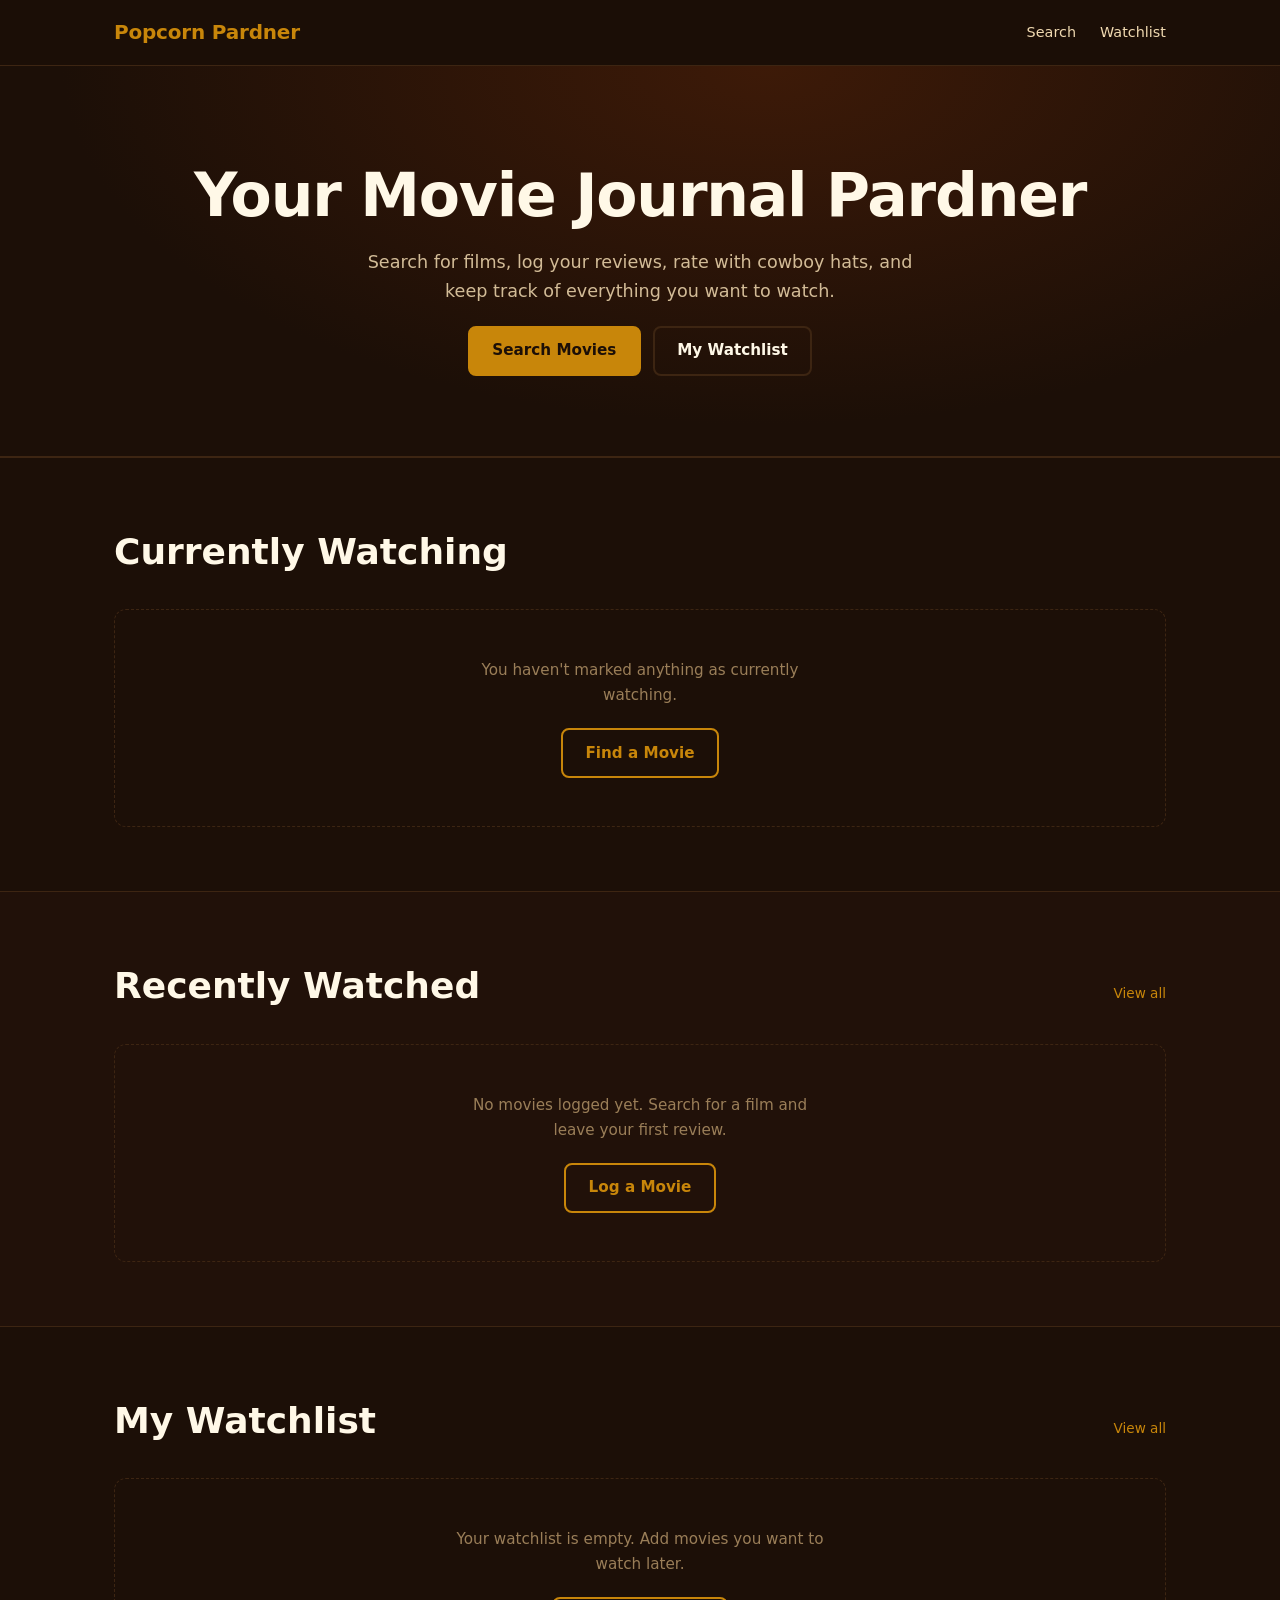
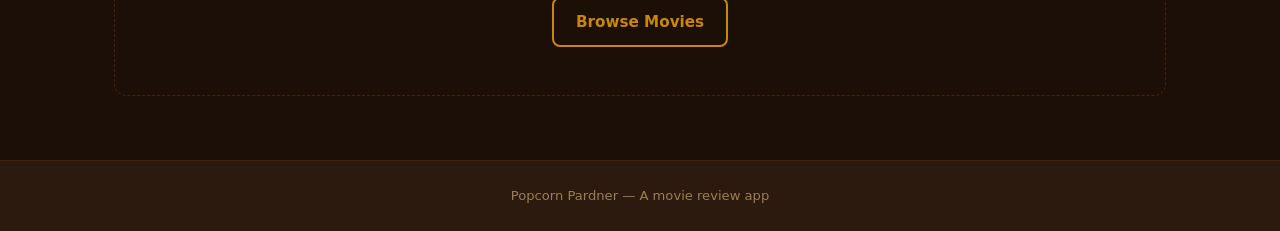
==== index.html @ 12edab2b "Implemented search feature using TMDB API, the search bar returns the movie title, image, and descri" ====
<!DOCTYPE html>
<html lang="en">

<head>
  <meta charset="UTF-8" />
  <meta name="viewport" content="width=device-width, initial-scale=1.0" />
  <title>Popcorn Pardner</title>
  <link rel="stylesheet" href="style.css" />
</head>

<body>

  <!-- ===== HEADER / NAV ===== -->
  <header class="site-header">
    <div class="container header-inner">
      <a href="index.html" class="logo">Popcorn Pardner</a>
      <nav>
        <a href="search.html">Search</a>
        <a href="#watchlist">Watchlist</a>
      </nav>
    </div>
  </header>

  <!-- ===== HERO ===== -->
  <section class="hero">
    <div class="container hero-content">
      <h1>Your Movie Journal Pardner</h1>
      <p class="hero-sub">
        Search for films, log your reviews, rate with cowboy hats, and keep
        track of everything you want to watch.
      </p>
      <div class="hero-actions">
        <a href="search.html" class="btn btn-primary">Search Movies</a>
        <a href="#watchlist" class="btn btn-ghost">My Watchlist</a>
      </div>
    </div>
  </section>

  <!-- ===== CURRENTLY WATCHING ===== -->
  <section class="home-section" id="currently-watching">
    <div class="container">
      <div class="section-header">
        <h2 class="section-title">Currently Watching</h2>
      </div>
      <div class="empty-state">
        <p>You haven't marked anything as currently watching.</p>
        <a href="search.html" class="btn btn-outline">Find a Movie</a>
      </div>
    </div>
  </section>

  <!-- ===== RECENTLY WATCHED ===== -->
  <section class="home-section home-section--alt" id="recently-watched">
    <div class="container">
      <div class="section-header">
        <h2 class="section-title">Recently Watched</h2>
        <a href="#" class="section-link">View all</a>
      </div>
      <div class="empty-state">
        <p>No movies logged yet. Search for a film and leave your first review.</p>
        <a href="search.html" class="btn btn-outline">Log a Movie</a>
      </div>
    </div>
  </section>

  <!-- ===== WATCHLIST ===== -->
  <section class="home-section" id="watchlist">
    <div class="container">
      <div class="section-header">
        <h2 class="section-title">My Watchlist</h2>
        <a href="#" class="section-link">View all</a>
      </div>
      <div class="empty-state">
        <p>Your watchlist is empty. Add movies you want to watch later.</p>
        <a href="search.html" class="btn btn-outline">Browse Movies</a>
      </div>
    </div>
  </section>

  <!-- ===== FOOTER ===== -->
  <footer class="site-footer">
    <div class="container footer-inner">
      <span>Popcorn Pardner &mdash; A movie review app</span>
    </div>
  </footer>

  <script src="config.js"></script>
  <script src="script.js"></script>
</body>

</html>
---- style.css ----
/* =============================================
   POPCORN PARDNER — style.css
   Color palette:
     --amber:   #C8860A  (butter popcorn gold)
     --dark:    #1C0F07  (deep espresso)
     --brown:   #6B3A1F  (saddle brown)
     --cream:   #FFF8E7  (parchment)
     --muted:   #7A6040  (dusty trail)
     --card-bg: #2C1A0E  (dark wood)
============================================= */

/* ===== RESET & BASE ===== */
*, *::before, *::after {
  box-sizing: border-box;
  margin: 0;
  padding: 0;
}

:root {
  --amber:   #C8860A;
  --amber-light: #E8A020;
  --dark:    #1C0F07;
  --cream:   #FFF8E7;
  --muted:   #9A7E58;
  --card-bg: #2C1A0E;
  --border:  #3D2512;
  --text-on-dark: #F0D9B0;

  --font-body: system-ui, -apple-system, "Segoe UI", sans-serif;
  --radius: 12px;
  --transition: 0.25s ease;
}

html {
  scroll-behavior: smooth;
}

body {
  font-family: var(--font-body);
  background-color: var(--dark);
  color: var(--cream);
  line-height: 1.65;
}

a {
  color: inherit;
  text-decoration: none;
}

img {
  max-width: 100%;
  display: block;
}

/* ===== CONTAINER ===== */
.container {
  width: 100%;
  max-width: 1100px;
  margin-inline: auto;
  padding-inline: 1.5rem;
}

/* ===== BUTTONS ===== */
.btn {
  display: inline-block;
  padding: 0.65rem 1.4rem;
  border-radius: 8px;
  font-weight: 600;
  font-size: 0.95rem;
  cursor: pointer;
  transition: background-color var(--transition), color var(--transition),
              border-color var(--transition), transform var(--transition);
}

.btn:hover {
  transform: translateY(-2px);
}

.btn-primary {
  background-color: var(--amber);
  color: var(--dark);
  border: 2px solid var(--amber);
}

.btn-primary:hover {
  background-color: var(--amber-light);
  border-color: var(--amber-light);
}

.btn-outline {
  background-color: transparent;
  color: var(--amber);
  border: 2px solid var(--amber);
}

.btn-outline:hover {
  background-color: var(--amber);
  color: var(--dark);
}

.btn-ghost {
  background-color: transparent;
  color: var(--cream);
  border: 2px solid var(--border);
}

.btn-ghost:hover {
  border-color: var(--muted);
  color: var(--cream);
}

/* ===== HEADER ===== */
.site-header {
  position: sticky;
  top: 0;
  z-index: 100;
  background-color: rgba(28, 15, 7, 0.92);
  backdrop-filter: blur(10px);
  border-bottom: 1px solid var(--border);
}

.header-inner {
  display: flex;
  align-items: center;
  justify-content: space-between;
  padding-block: 1rem;
}

.logo {
  font-size: 1.25rem;
  font-weight: 700;
  color: var(--amber);
  letter-spacing: -0.01em;
}

nav {
  display: flex;
  align-items: center;
  gap: 1.5rem;
}

nav a {
  font-size: 0.9rem;
  color: var(--text-on-dark);
  transition: color var(--transition);
}

nav a:hover {
  color: var(--amber);
}

/* ===== HERO ===== */
.hero {
  padding-block: 6rem 5rem;
  background: radial-gradient(ellipse at 60% 0%, #3D1A08 0%, var(--dark) 65%);
  border-bottom: 1px solid var(--border);
  text-align: center;
}

.hero-content {
  display: flex;
  flex-direction: column;
  align-items: center;
  gap: 1.25rem;
}


.hero h1 {
  font-size: clamp(2.2rem, 6vw, 3.75rem);
  font-weight: 800;
  line-height: 1.1;
  letter-spacing: -0.02em;
  color: var(--cream);
}

.hero-sub {
  max-width: 560px;
  color: var(--text-on-dark);
  font-size: 1.1rem;
  opacity: 0.85;
}

.hero-actions {
  display: flex;
  gap: 0.75rem;
  flex-wrap: wrap;
  justify-content: center;
}


/* ===== SECTION SHARED ===== */
.section-title {
  font-size: clamp(1.6rem, 4vw, 2.25rem);
  font-weight: 700;
  color: var(--cream);
  text-align: center;
  margin-bottom: 0.5rem;
}

/* ===== HOME SECTIONS ===== */
.home-section {
  padding-block: 4rem;
  background-color: var(--dark);
  border-top: 1px solid var(--border);
}

.home-section--alt {
  background-color: #211109;
}

.section-header {
  display: flex;
  align-items: baseline;
  justify-content: space-between;
  margin-bottom: 1.75rem;
}

.section-header .section-title {
  text-align: left;
  margin-bottom: 0;
}

.section-link {
  font-size: 0.85rem;
  color: var(--amber);
  transition: color var(--transition);
}

.section-link:hover {
  color: var(--amber-light);
}

/* ===== EMPTY STATE ===== */
.empty-state {
  display: flex;
  flex-direction: column;
  align-items: center;
  gap: 1.25rem;
  padding: 3rem 1.5rem;
  border: 1px dashed var(--border);
  border-radius: var(--radius);
  text-align: center;
}

.empty-state p {
  color: var(--muted);
  font-size: 0.95rem;
  max-width: 380px;
}

/* ===== FOOTER ===== */
.site-footer {
  background-color: var(--card-bg);
  border-top: 1px solid var(--border);
  padding-block: 1.5rem;
}

.footer-inner {
  display: flex;
  justify-content: center;
  align-items: center;
  font-size: 0.82rem;
  color: var(--muted);
}

/* ===== ACCESSIBILITY ===== */
.visually-hidden {
  position: absolute;
  width: 1px;
  height: 1px;
  padding: 0;
  margin: -1px;
  overflow: hidden;
  clip: rect(0, 0, 0, 0);
  white-space: nowrap;
  border: 0;
}

/* ===== NAV ACTIVE STATE ===== */
nav a.nav-active {
  color: var(--amber);
}

/* ===== SEARCH PAGE ===== */
.search-page {
  padding-block: 3rem 5rem;
  min-height: calc(100vh - 130px);
}

.page-title {
  font-size: clamp(1.5rem, 4vw, 2rem);
  font-weight: 700;
  color: var(--cream);
  margin-bottom: 1.5rem;
}

.search-form {
  display: flex;
  gap: 0.75rem;
  margin-bottom: 2.5rem;
}

.search-input {
  flex: 1;
  padding: 0.65rem 1rem;
  background-color: var(--card-bg);
  border: 1px solid var(--border);
  border-radius: 8px;
  color: var(--cream);
  font-size: 0.95rem;
  font-family: var(--font-body);
  transition: border-color var(--transition);
}

.search-input::placeholder {
  color: var(--muted);
}

.search-input:focus {
  outline: none;
  border-color: var(--amber);
}

/* ===== RESULTS GRID ===== */
.results-grid {
  display: grid;
  grid-template-columns: repeat(auto-fill, minmax(160px, 1fr));
  gap: 1.25rem;
}

.movie-card {
  background-color: var(--card-bg);
  border: 1px solid var(--border);
  border-radius: var(--radius);
  overflow: hidden;
  transition: border-color var(--transition), transform var(--transition),
              box-shadow var(--transition);
}

.movie-card:hover {
  border-color: var(--amber);
  transform: translateY(-4px);
  box-shadow: 0 8px 24px rgba(200, 134, 10, 0.12);
}

.movie-poster {
  aspect-ratio: 2 / 3;
  overflow: hidden;
  background-color: var(--dark);
}

.movie-poster img {
  width: 100%;
  height: 100%;
  object-fit: cover;
}

.poster-placeholder {
  width: 100%;
  height: 100%;
  display: flex;
  align-items: center;
  justify-content: center;
  font-size: 0.8rem;
  color: var(--muted);
}

.movie-info {
  padding: 0.85rem 0.9rem;
}

.movie-title {
  font-size: 0.9rem;
  font-weight: 700;
  color: var(--cream);
  margin-bottom: 0.4rem;
}

.movie-overview {
  font-size: 0.78rem;
  color: var(--muted);
  line-height: 1.55;
  display: -webkit-box;
  -webkit-line-clamp: 3;
  -webkit-box-orient: vertical;
  overflow: hidden;
}

.search-status {
  color: var(--muted);
  font-size: 0.95rem;
  text-align: center;
  padding-block: 3rem;
}

/* ===== RESPONSIVE ===== */
@media (max-width: 640px) {
  nav {
    gap: 0.85rem;
  }

  .search-form {
    flex-direction: column;
  }

  .results-grid {
    grid-template-columns: repeat(auto-fill, minmax(140px, 1fr));
  }
}
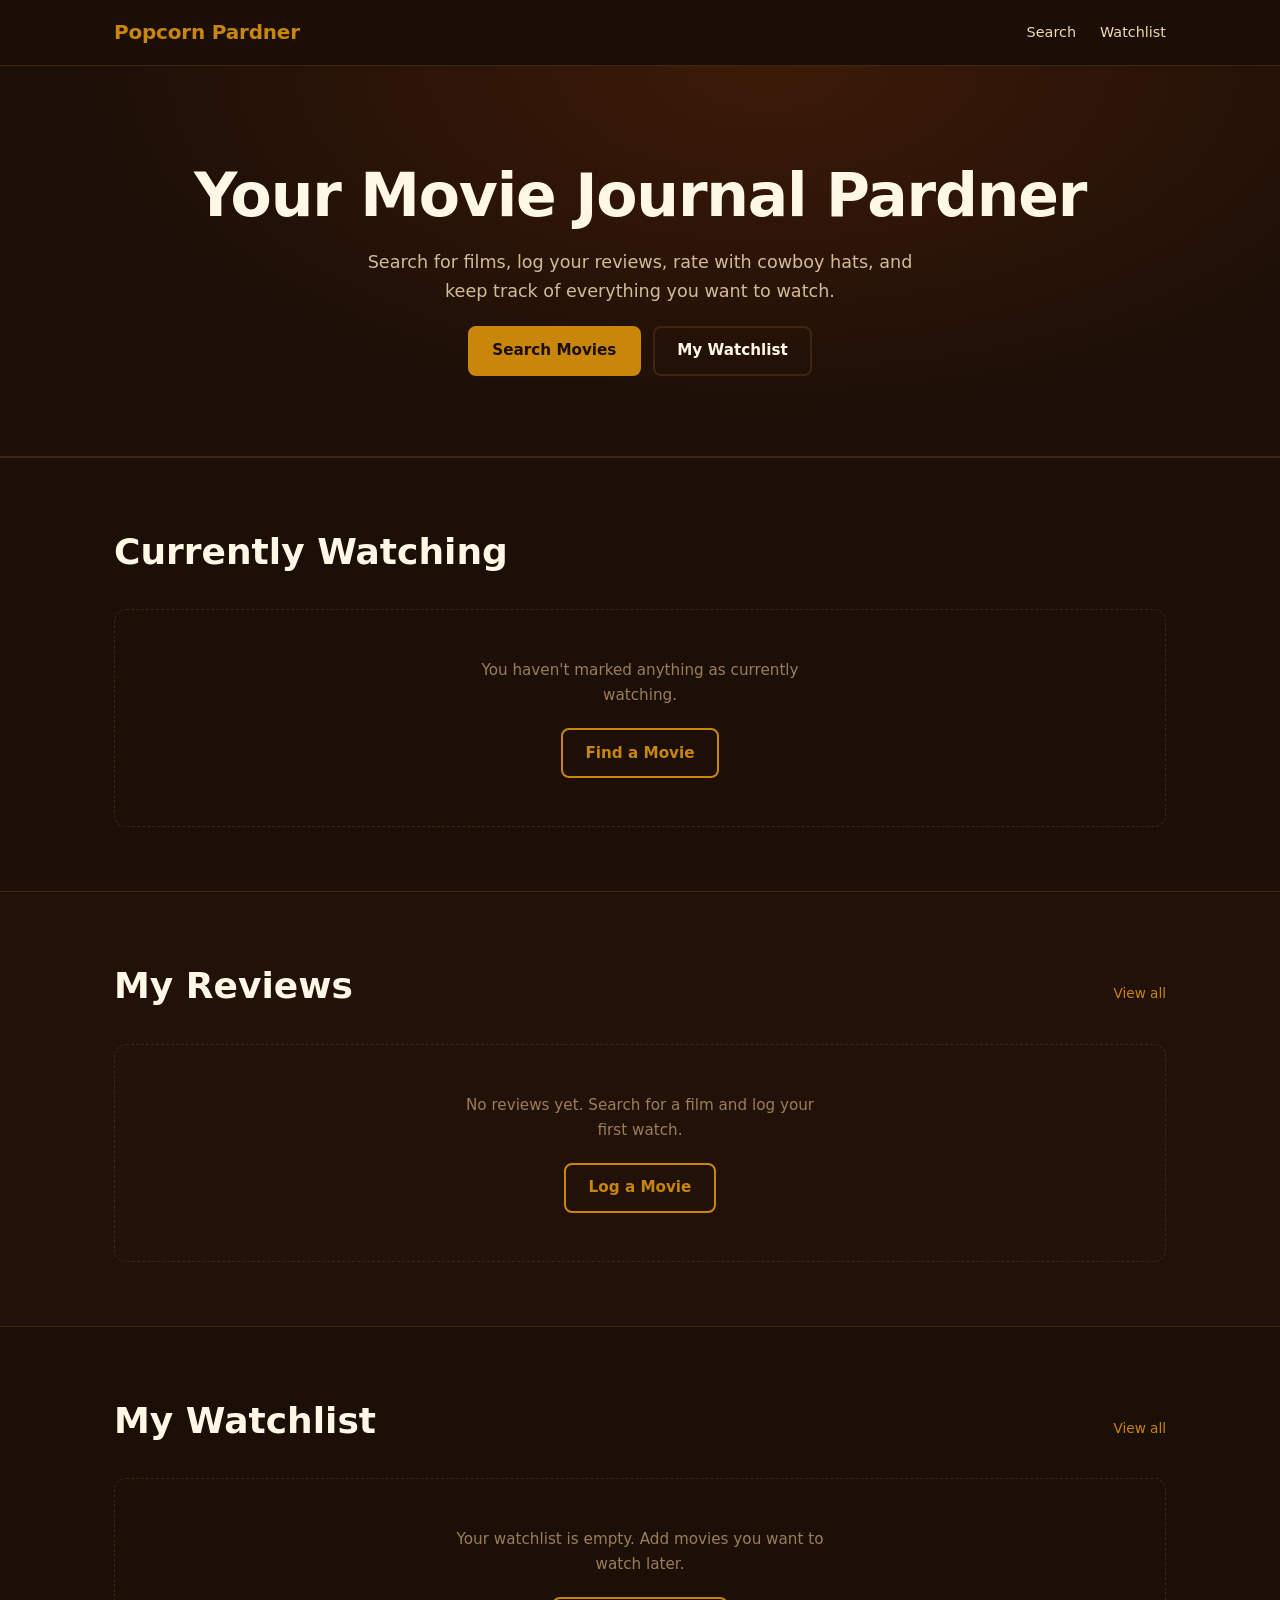
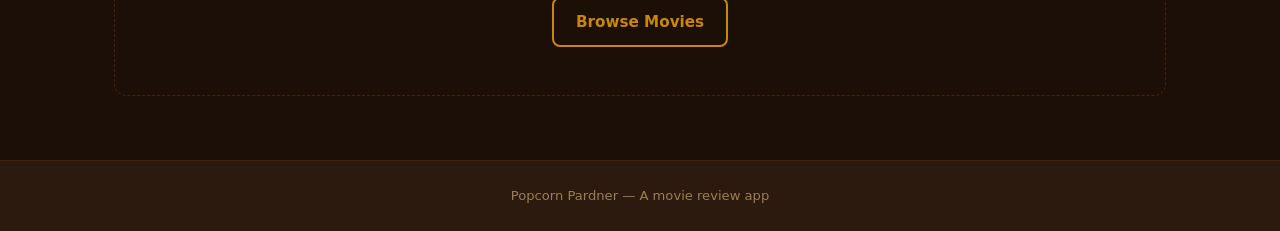
==== commit 277b580e: "Added the ability to write a review for the selected movie. Movie reviews are placed in "My Reviews"" ====
--- a/index.html
+++ b/index.html
@@ -49,15 +49,15 @@
     </div>
   </section>
 
-  <!-- ===== RECENTLY WATCHED ===== -->
-  <section class="home-section home-section--alt" id="recently-watched">
+  <!-- ===== MY REVIEWS ===== -->
+  <section class="home-section home-section--alt" id="my-reviews">
     <div class="container">
       <div class="section-header">
-        <h2 class="section-title">Recently Watched</h2>
+        <h2 class="section-title">My Reviews</h2>
         <a href="#" class="section-link">View all</a>
       </div>
       <div class="empty-state">
-        <p>No movies logged yet. Search for a film and leave your first review.</p>
+        <p>No reviews yet. Search for a film and log your first watch.</p>
         <a href="search.html" class="btn btn-outline">Log a Movie</a>
       </div>
     </div>
@@ -77,6 +77,52 @@
     </div>
   </section>
 
+  <!-- ===== EDIT REVIEW MODAL ===== -->
+  <div class="modal-overlay" id="edit-modal" hidden role="dialog" aria-modal="true" aria-labelledby="edit-modal-title">
+    <div class="modal">
+      <button class="modal-close" id="edit-modal-close" aria-label="Close">&times;</button>
+
+      <div class="modal-movie">
+        <div class="modal-poster">
+          <img id="edit-modal-poster-img" src="" alt="" hidden />
+          <div class="poster-placeholder" id="edit-modal-poster-placeholder" hidden>No Image</div>
+        </div>
+        <div class="modal-movie-info">
+          <h2 class="modal-movie-title" id="edit-modal-title"></h2>
+          <p class="modal-movie-overview" id="edit-modal-overview"></p>
+        </div>
+      </div>
+
+      <div class="modal-form">
+        <div class="form-group">
+          <label class="form-label">Your Rating</label>
+          <div class="hat-rating" id="edit-hat-rating" role="group" aria-label="Rating out of 5 hats">
+            <button type="button" class="hat-btn" data-value="1" aria-label="1 hat">🤠</button>
+            <button type="button" class="hat-btn" data-value="2" aria-label="2 hats">🤠</button>
+            <button type="button" class="hat-btn" data-value="3" aria-label="3 hats">🤠</button>
+            <button type="button" class="hat-btn" data-value="4" aria-label="4 hats">🤠</button>
+            <button type="button" class="hat-btn" data-value="5" aria-label="5 hats">🤠</button>
+          </div>
+        </div>
+
+        <div class="form-group">
+          <label class="form-label" for="edit-review-text">Your Review</label>
+          <textarea class="review-textarea" id="edit-review-text" placeholder="What did you think of this film, pardner?" rows="4"></textarea>
+        </div>
+
+        <p class="form-error" id="edit-form-error" hidden></p>
+
+        <div class="modal-actions">
+          <button class="btn btn-ghost" id="edit-modal-delete">Delete</button>
+          <div class="modal-actions-right">
+            <button class="btn btn-ghost" id="edit-modal-cancel">Cancel</button>
+            <button class="btn btn-primary" id="edit-modal-save">Update Review</button>
+          </div>
+        </div>
+      </div>
+    </div>
+  </div>
+
   <!-- ===== FOOTER ===== -->
   <footer class="site-footer">
     <div class="container footer-inner">
@@ -85,6 +131,7 @@
   </footer>
 
   <script src="config.js"></script>
+  <script src="storage.js"></script>
   <script src="script.js"></script>
 </body>
 
--- a/style.css
+++ b/style.css
@@ -393,6 +393,195 @@
   padding-block: 3rem;
 }
 
+/* ===== MODAL ===== */
+.modal-overlay {
+  position: fixed;
+  inset: 0;
+  background-color: rgba(0, 0, 0, 0.75);
+  display: flex;
+  align-items: center;
+  justify-content: center;
+  z-index: 200;
+  padding: 1rem;
+}
+
+.modal-overlay[hidden] {
+  display: none;
+}
+
+.modal {
+  background-color: var(--card-bg);
+  border: 1px solid var(--border);
+  border-radius: var(--radius);
+  width: 100%;
+  max-width: 540px;
+  max-height: 90vh;
+  overflow-y: auto;
+  padding: 1.75rem;
+  position: relative;
+}
+
+.modal-close {
+  position: absolute;
+  top: 1rem;
+  right: 1rem;
+  background: none;
+  border: none;
+  color: var(--muted);
+  font-size: 1.5rem;
+  line-height: 1;
+  cursor: pointer;
+  transition: color var(--transition);
+}
+
+.modal-close:hover {
+  color: var(--cream);
+}
+
+.modal-movie {
+  display: flex;
+  gap: 1rem;
+  margin-bottom: 1.5rem;
+}
+
+.modal-poster {
+  width: 80px;
+  flex-shrink: 0;
+  aspect-ratio: 2 / 3;
+  border-radius: 6px;
+  overflow: hidden;
+  background-color: var(--dark);
+}
+
+.modal-poster img {
+  width: 100%;
+  height: 100%;
+  object-fit: cover;
+}
+
+.modal-movie-info {
+  flex: 1;
+  min-width: 0;
+}
+
+.modal-movie-title {
+  font-size: 1.1rem;
+  font-weight: 700;
+  color: var(--cream);
+  margin-bottom: 0.5rem;
+}
+
+.modal-movie-overview {
+  font-size: 0.82rem;
+  color: var(--muted);
+  line-height: 1.55;
+  display: -webkit-box;
+  -webkit-line-clamp: 4;
+  -webkit-box-orient: vertical;
+  overflow: hidden;
+}
+
+/* ===== MODAL FORM ===== */
+.form-group {
+  margin-bottom: 1.25rem;
+}
+
+.form-label {
+  display: block;
+  font-size: 0.85rem;
+  font-weight: 600;
+  color: var(--text-on-dark);
+  margin-bottom: 0.5rem;
+}
+
+.review-textarea {
+  width: 100%;
+  padding: 0.65rem 1rem;
+  background-color: var(--dark);
+  border: 1px solid var(--border);
+  border-radius: 8px;
+  color: var(--cream);
+  font-size: 0.9rem;
+  font-family: var(--font-body);
+  line-height: 1.55;
+  resize: vertical;
+  transition: border-color var(--transition);
+}
+
+.review-textarea::placeholder {
+  color: var(--muted);
+}
+
+.review-textarea:focus {
+  outline: none;
+  border-color: var(--amber);
+}
+
+/* ===== HAT RATING ===== */
+.hat-rating {
+  display: flex;
+  gap: 0.25rem;
+}
+
+.hat-btn {
+  background: none;
+  border: none;
+  font-size: 1.6rem;
+  cursor: pointer;
+  padding: 0.1rem;
+  opacity: 0.25;
+  line-height: 1;
+  transition: opacity var(--transition), transform var(--transition);
+}
+
+.hat-btn.hat-active {
+  opacity: 1;
+}
+
+.hat-btn:hover {
+  transform: scale(1.15);
+}
+
+/* ===== FORM ERROR ===== */
+.form-error {
+  font-size: 0.85rem;
+  color: #e05a5a;
+  margin-bottom: 1rem;
+}
+
+/* ===== MODAL ACTIONS ===== */
+.modal-actions {
+  display: flex;
+  align-items: center;
+  justify-content: space-between;
+}
+
+.modal-actions-right {
+  display: flex;
+  gap: 0.75rem;
+}
+
+/* ===== RATING DISPLAY (homepage cards) ===== */
+.rating-display {
+  display: flex;
+  gap: 0.1rem;
+  margin-bottom: 0.4rem;
+}
+
+.hat {
+  font-size: 0.75rem;
+}
+
+.hat-empty {
+  opacity: 0.2;
+}
+
+.review-date {
+  font-size: 0.72rem;
+  color: var(--muted);
+  margin-bottom: 0.4rem;
+}
+
 /* ===== RESPONSIVE ===== */
 @media (max-width: 640px) {
   nav {
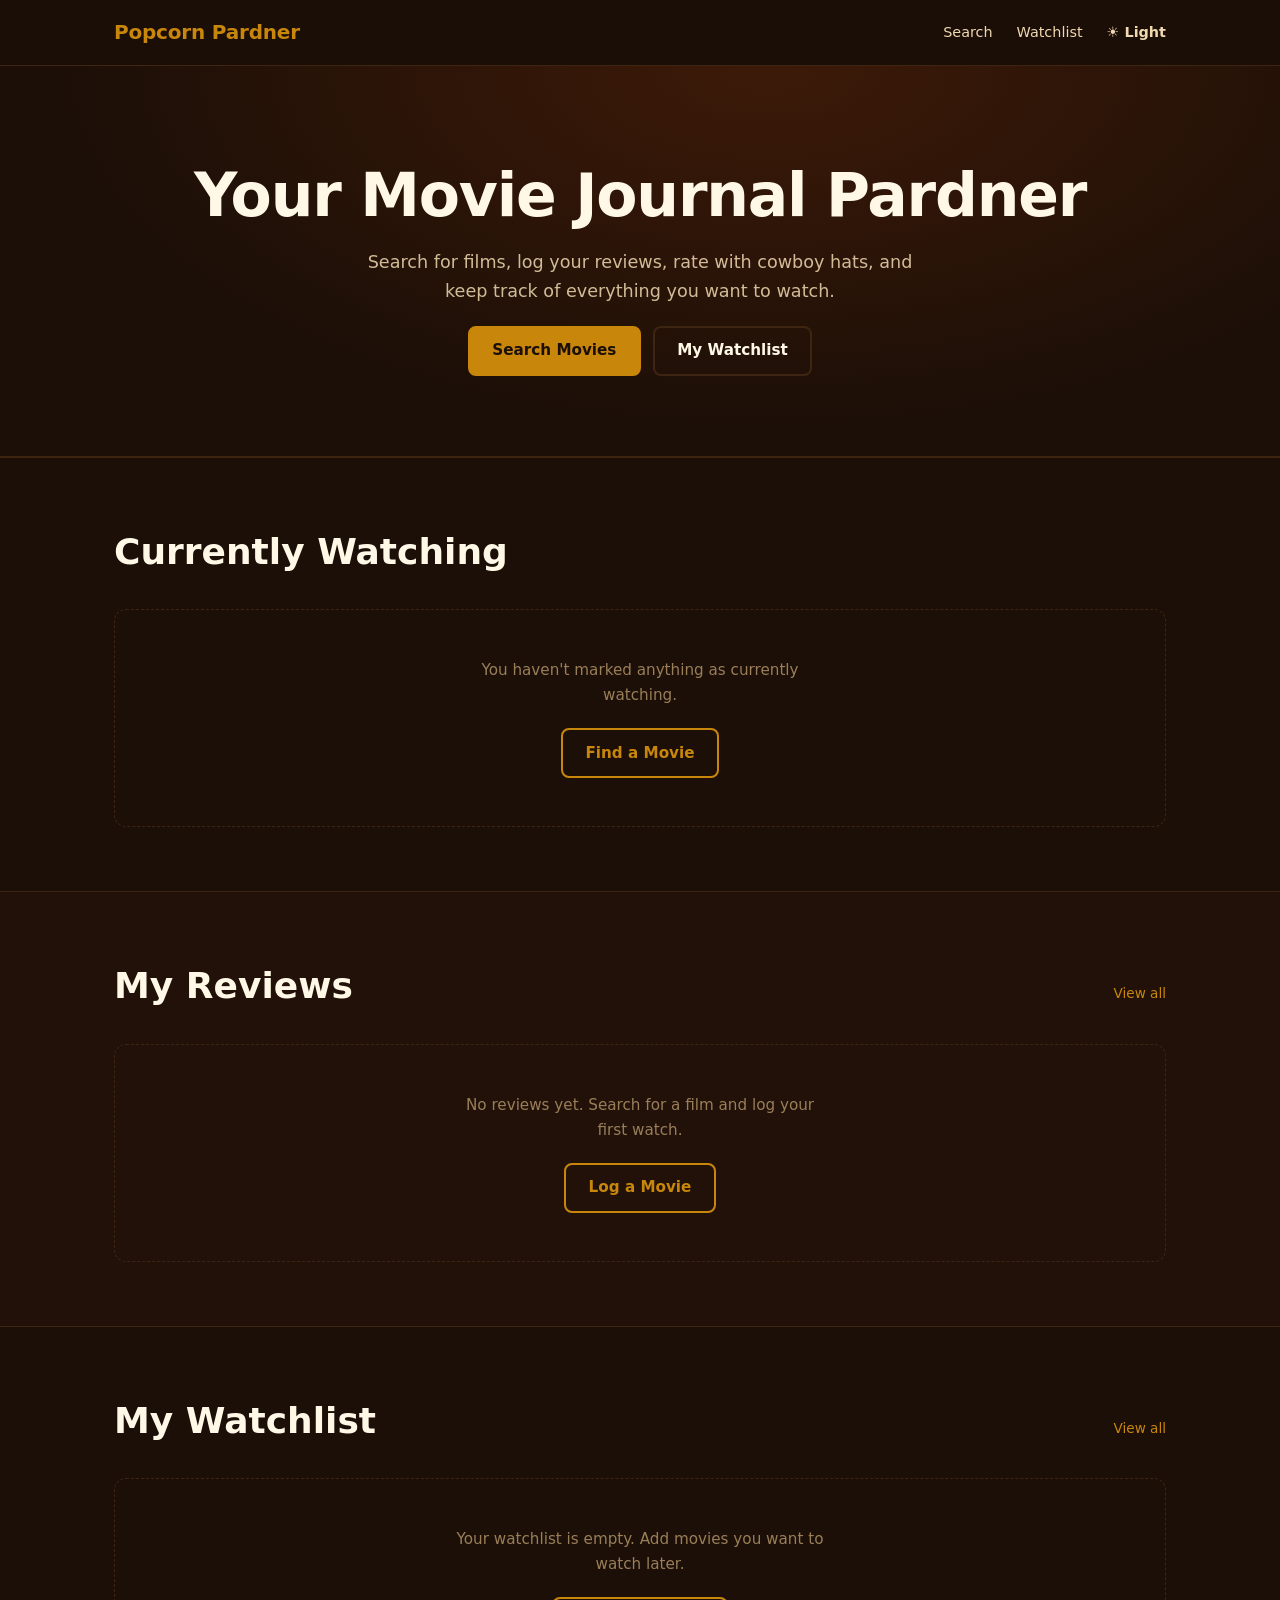
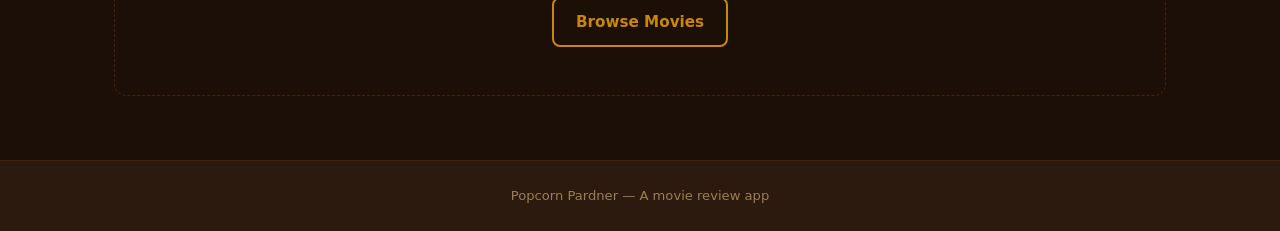
==== commit 8d12d572: "Added Currently Watching feature, light mode toggle, and cleanup - Currently Watching: search page l" ====
--- a/index.html
+++ b/index.html
@@ -6,6 +6,7 @@
   <meta name="viewport" content="width=device-width, initial-scale=1.0" />
   <title>Popcorn Pardner</title>
   <link rel="stylesheet" href="style.css" />
+  <script src="theme.js"></script>
 </head>
 
 <body>
@@ -17,6 +18,7 @@
       <nav>
         <a href="search.html">Search</a>
         <a href="#watchlist">Watchlist</a>
+        <button id="theme-toggle" class="theme-toggle-btn" onclick="toggleTheme()" aria-label="Switch to light mode">☀ Light</button>
       </nav>
     </div>
   </header>
@@ -77,6 +79,49 @@
     </div>
   </section>
 
+  <!-- ===== LOG MOVIE MODAL (from watchlist) ===== -->
+  <div class="modal-overlay" id="log-modal" hidden role="dialog" aria-modal="true" aria-labelledby="log-modal-title">
+    <div class="modal">
+      <button class="modal-close" id="log-modal-close" aria-label="Close">&times;</button>
+
+      <div class="modal-movie">
+        <div class="modal-poster">
+          <img id="log-modal-poster-img" src="" alt="" hidden />
+          <div class="poster-placeholder" id="log-modal-poster-placeholder" hidden>No Image</div>
+        </div>
+        <div class="modal-movie-info">
+          <h2 class="modal-movie-title" id="log-modal-title"></h2>
+          <p class="modal-movie-overview" id="log-modal-overview"></p>
+        </div>
+      </div>
+
+      <div class="modal-form">
+        <div class="form-group">
+          <label class="form-label">Your Rating</label>
+          <div class="hat-rating" id="log-hat-rating" role="group" aria-label="Rating out of 5 hats">
+            <button type="button" class="hat-btn" data-value="1" aria-label="1 hat">🤠</button>
+            <button type="button" class="hat-btn" data-value="2" aria-label="2 hats">🤠</button>
+            <button type="button" class="hat-btn" data-value="3" aria-label="3 hats">🤠</button>
+            <button type="button" class="hat-btn" data-value="4" aria-label="4 hats">🤠</button>
+            <button type="button" class="hat-btn" data-value="5" aria-label="5 hats">🤠</button>
+          </div>
+        </div>
+
+        <div class="form-group">
+          <label class="form-label" for="log-review-text">Your Review</label>
+          <textarea class="review-textarea" id="log-review-text" placeholder="What did you think of this film, pardner?" rows="4"></textarea>
+        </div>
+
+        <p class="form-error" id="log-form-error" hidden></p>
+
+        <div class="modal-actions-right">
+          <button class="btn btn-ghost" id="log-modal-cancel">Cancel</button>
+          <button class="btn btn-primary" id="log-modal-save">Log Movie</button>
+        </div>
+      </div>
+    </div>
+  </div>
+
   <!-- ===== EDIT REVIEW MODAL ===== -->
   <div class="modal-overlay" id="edit-modal" hidden role="dialog" aria-modal="true" aria-labelledby="edit-modal-title">
     <div class="modal">
--- a/style.css
+++ b/style.css
@@ -333,6 +333,8 @@
   border: 1px solid var(--border);
   border-radius: var(--radius);
   overflow: hidden;
+  display: flex;
+  flex-direction: column;
   transition: border-color var(--transition), transform var(--transition),
               box-shadow var(--transition);
 }
@@ -367,6 +369,9 @@
 
 .movie-info {
   padding: 0.85rem 0.9rem;
+  display: flex;
+  flex-direction: column;
+  flex: 1;
 }
 
 .movie-title {
@@ -582,6 +587,166 @@
   margin-bottom: 0.4rem;
 }
 
+/* ===== CARD ACTIONS ===== */
+/* ===== CURRENTLY WATCHING CARD ===== */
+.currently-watching-card {
+  display: flex;
+  gap: 1.25rem;
+  background-color: var(--card-bg);
+  border: 1px solid var(--amber);
+  border-radius: var(--radius);
+  padding: 1.25rem;
+  max-width: 520px;
+  box-shadow: 0 4px 20px rgba(200, 134, 10, 0.1);
+}
+
+.cw-poster {
+  width: 90px;
+  flex-shrink: 0;
+  aspect-ratio: 2 / 3;
+  border-radius: 6px;
+  overflow: hidden;
+  background-color: var(--dark);
+}
+
+.cw-poster img {
+  width: 100%;
+  height: 100%;
+  object-fit: cover;
+}
+
+.cw-info {
+  display: flex;
+  flex-direction: column;
+  flex: 1;
+  min-width: 0;
+}
+
+.cw-title {
+  font-size: 1rem;
+  font-weight: 700;
+  color: var(--cream);
+  margin-bottom: 0.4rem;
+}
+
+.cw-overview {
+  font-size: 0.82rem;
+  color: var(--muted);
+  line-height: 1.55;
+  display: -webkit-box;
+  -webkit-line-clamp: 3;
+  -webkit-box-orient: vertical;
+  overflow: hidden;
+  margin-bottom: 0.5rem;
+}
+
+.cw-actions {
+  margin-top: auto;
+  flex-direction: row;
+  gap: 1rem;
+  border-top: 1px solid var(--border);
+  padding-top: 0.6rem;
+}
+
+/* ===== CARD ACTIONS ===== */
+.card-actions {
+  margin-top: auto;
+  padding-top: 0.6rem;
+  border-top: 1px solid var(--border);
+  display: flex;
+  flex-direction: column;
+  gap: 0.35rem;
+}
+
+.watchlist-btn {
+  background: none;
+  border: none;
+  color: var(--muted);
+  font-size: 0.78rem;
+  font-weight: 600;
+  cursor: pointer;
+  padding: 0;
+  transition: color var(--transition);
+}
+
+.watchlist-btn:hover {
+  color: var(--amber);
+}
+
+.watchlist-btn--active {
+  color: var(--amber);
+}
+
+.watchlist-btn--remove:hover {
+  color: #e05a5a;
+}
+
+.watching-btn {
+  background: none;
+  border: none;
+  color: var(--muted);
+  font-size: 0.78rem;
+  font-weight: 600;
+  cursor: pointer;
+  padding: 0;
+  transition: color var(--transition);
+}
+
+.watching-btn:hover {
+  color: var(--amber);
+}
+
+.watching-btn--active {
+  color: var(--amber);
+}
+
+/* ===== THEME TOGGLE BUTTON ===== */
+.theme-toggle-btn {
+  background: none;
+  border: none;
+  color: var(--text-on-dark);
+  font-size: 0.9rem;
+  font-family: var(--font-body);
+  font-weight: 600;
+  cursor: pointer;
+  padding: 0;
+  transition: color var(--transition);
+}
+
+.theme-toggle-btn:hover {
+  color: var(--amber);
+}
+
+.theme-toggle-btn:focus-visible {
+  outline: 2px solid var(--amber);
+  outline-offset: 4px;
+  border-radius: 4px;
+}
+
+/* ===== LIGHT MODE ===== */
+:root[data-theme="light"] {
+  --dark:        #FDF6E3;
+  --card-bg:     #FFFDF5;
+  --border:      #E2C97E;
+  --cream:       #1C0F07;
+  --muted:       #7A5C30;
+  --text-on-dark: #3D2212;
+  --amber:       #8B5E00;  /* darkened for 5.26:1 contrast on light bg (AA pass) */
+  --amber-light: #7A5200;  /* darkened for 6.42:1 contrast on light bg (AA pass) */
+}
+
+[data-theme="light"] .site-header {
+  background-color: rgba(253, 246, 227, 0.92);
+}
+
+[data-theme="light"] .hero {
+  background: radial-gradient(ellipse at 60% 0%, #EDD8A0 0%, #FDF6E3 65%);
+}
+
+[data-theme="light"] .home-section--alt {
+  background-color: #F5EDD0;
+}
+
 /* ===== RESPONSIVE ===== */
 @media (max-width: 640px) {
   nav {
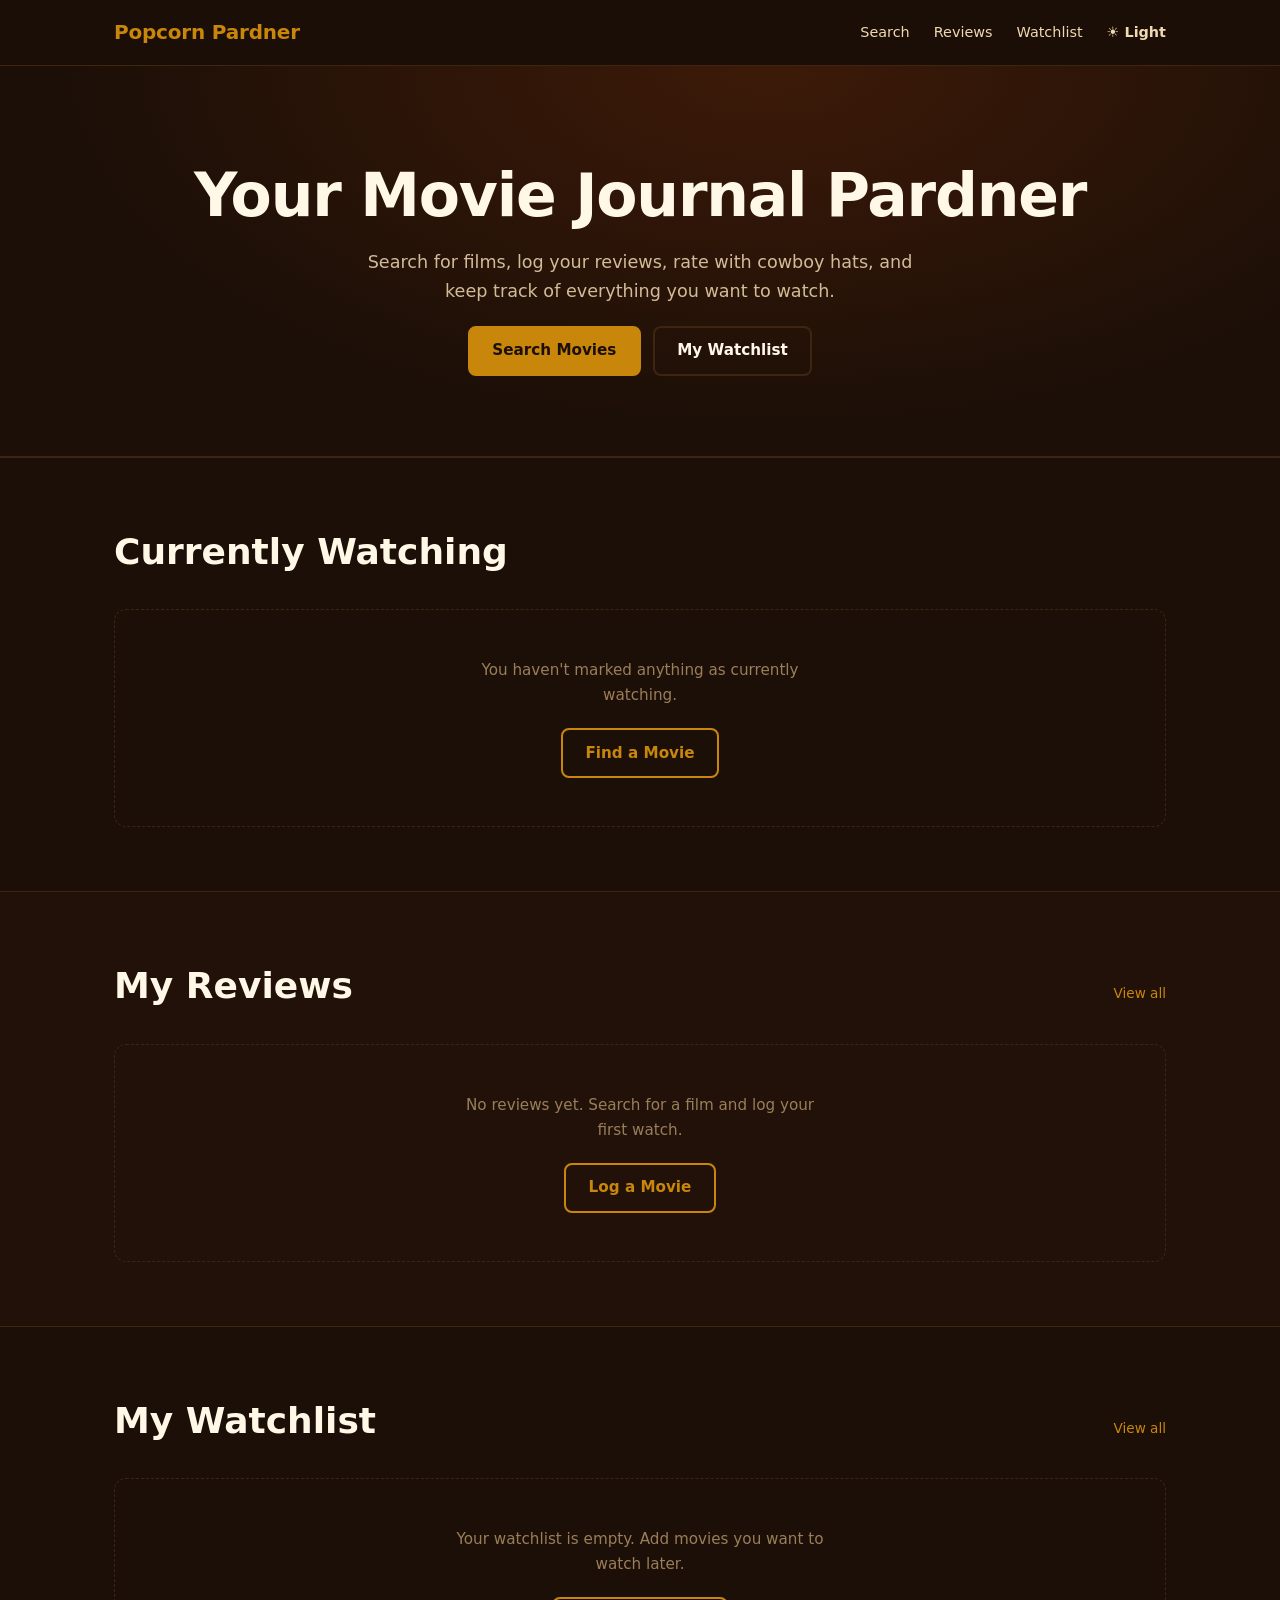
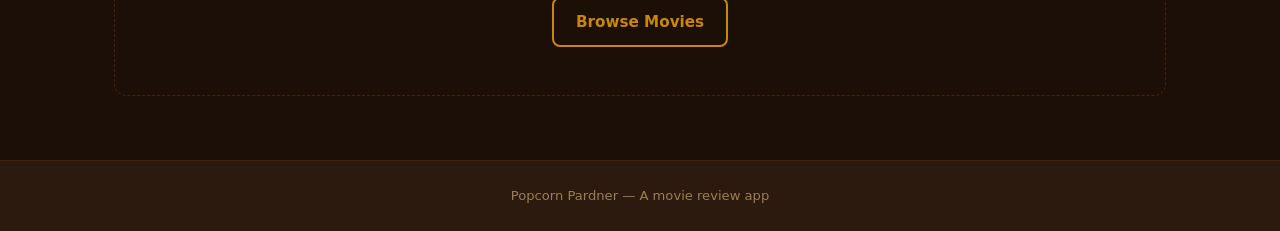
==== commit 463db302: "Add OMDb scores, TMDB poster picker, and streaming info to search modal; add Reviews to nav; various" ====
--- a/index.html
+++ b/index.html
@@ -17,7 +17,8 @@
       <a href="index.html" class="logo">Popcorn Pardner</a>
       <nav>
         <a href="search.html">Search</a>
-        <a href="#watchlist">Watchlist</a>
+        <a href="reviews.html">Reviews</a>
+        <a href="watchlist.html">Watchlist</a>
         <button id="theme-toggle" class="theme-toggle-btn" onclick="toggleTheme()" aria-label="Switch to light mode">☀ Light</button>
       </nav>
     </div>
@@ -56,7 +57,7 @@
     <div class="container">
       <div class="section-header">
         <h2 class="section-title">My Reviews</h2>
-        <a href="#" class="section-link">View all</a>
+        <a href="reviews.html" class="section-link">View all</a>
       </div>
       <div class="empty-state">
         <p>No reviews yet. Search for a film and log your first watch.</p>
@@ -70,7 +71,7 @@
     <div class="container">
       <div class="section-header">
         <h2 class="section-title">My Watchlist</h2>
-        <a href="#" class="section-link">View all</a>
+        <a href="watchlist.html" class="section-link">View all</a>
       </div>
       <div class="empty-state">
         <p>Your watchlist is empty. Add movies you want to watch later.</p>
@@ -97,7 +98,7 @@
 
       <div class="modal-form">
         <div class="form-group">
-          <label class="form-label">Your Rating</label>
+          <p class="form-label">Your Rating</p>
           <div class="hat-rating" id="log-hat-rating" role="group" aria-label="Rating out of 5 hats">
             <button type="button" class="hat-btn" data-value="1" aria-label="1 hat">🤠</button>
             <button type="button" class="hat-btn" data-value="2" aria-label="2 hats">🤠</button>
@@ -140,7 +141,7 @@
 
       <div class="modal-form">
         <div class="form-group">
-          <label class="form-label">Your Rating</label>
+          <p class="form-label">Your Rating</p>
           <div class="hat-rating" id="edit-hat-rating" role="group" aria-label="Rating out of 5 hats">
             <button type="button" class="hat-btn" data-value="1" aria-label="1 hat">🤠</button>
             <button type="button" class="hat-btn" data-value="2" aria-label="2 hats">🤠</button>
@@ -168,6 +169,15 @@
     </div>
   </div>
 
+  <!-- ===== FANART PICKER MODAL ===== -->
+  <div class="modal-overlay" id="fanart-modal" hidden role="dialog" aria-modal="true" aria-labelledby="fanart-modal-title">
+    <div class="modal fanart-modal">
+      <button class="modal-close" id="fanart-modal-close" aria-label="Close">&times;</button>
+      <h2 class="streaming-modal-title" id="fanart-modal-title"></h2>
+      <div id="fanart-modal-body"></div>
+    </div>
+  </div>
+
   <!-- ===== FOOTER ===== -->
   <footer class="site-footer">
     <div class="container footer-inner">
@@ -177,6 +187,8 @@
 
   <script src="config.js"></script>
   <script src="storage.js"></script>
+  <script src="fanart.js"></script>
+  <script src="omdb.js"></script>
   <script src="script.js"></script>
 </body>
 
--- a/style.css
+++ b/style.css
@@ -14,6 +14,10 @@
   box-sizing: border-box;
   margin: 0;
   padding: 0;
+}
+
+[hidden] {
+  display: none !important;
 }
 
 :root {
@@ -422,8 +426,13 @@
   max-width: 540px;
   max-height: 90vh;
   overflow-y: auto;
+  scrollbar-width: none;
   padding: 1.75rem;
   position: relative;
+}
+
+.modal::-webkit-scrollbar {
+  display: none;
 }
 
 .modal-close {
@@ -450,7 +459,7 @@
 }
 
 .modal-poster {
-  width: 80px;
+  width: 130px;
   flex-shrink: 0;
   aspect-ratio: 2 / 3;
   border-radius: 6px;
@@ -467,6 +476,7 @@
 .modal-movie-info {
   flex: 1;
   min-width: 0;
+  max-width: 280px;
 }
 
 .modal-movie-title {
@@ -484,6 +494,13 @@
   -webkit-line-clamp: 4;
   -webkit-box-orient: vertical;
   overflow: hidden;
+}
+
+.modal .modal-movie-overview {
+  display: block;
+  overflow: visible;
+  -webkit-line-clamp: unset;
+  margin-bottom: 0.65rem;
 }
 
 /* ===== MODAL FORM ===== */
@@ -747,6 +764,156 @@
   background-color: #F5EDD0;
 }
 
+/* ===== REVIEW TRIGGER BUTTON ===== */
+.modal-review-trigger {
+  margin-top: 1.25rem;
+  width: 100%;
+}
+
+/* ===== OMDB INFO ===== */
+.omdb-info {
+  display: flex;
+  flex-wrap: wrap;
+  gap: 0.35rem;
+  margin-bottom: 0.4rem;
+}
+
+.omdb-pill {
+  font-size: 0.72rem;
+  color: var(--muted);
+  background-color: var(--dark);
+  border: 1px solid var(--border);
+  border-radius: 4px;
+  padding: 0.15rem 0.45rem;
+}
+
+/* ===== POSTER EDIT BUTTON ===== */
+.poster-wrap {
+  position: relative;
+}
+
+.poster-edit-btn {
+  position: absolute;
+  bottom: 0.4rem;
+  right: 0.4rem;
+  width: 1.75rem;
+  height: 1.75rem;
+  border-radius: 50%;
+  background-color: rgba(0, 0, 0, 0.65);
+  border: none;
+  color: #fff;
+  font-size: 0.85rem;
+  line-height: 1;
+  cursor: pointer;
+  display: flex;
+  align-items: center;
+  justify-content: center;
+  opacity: 0;
+  transition: opacity var(--transition);
+  z-index: 1;
+}
+
+.poster-wrap:hover .poster-edit-btn {
+  opacity: 1;
+}
+
+/* ===== FANART PICKER MODAL ===== */
+.fanart-modal {
+  max-width: 680px;
+}
+
+.fanart-subtitle {
+  font-size: 0.85rem;
+  color: var(--muted);
+  margin-bottom: 1rem;
+}
+
+.fanart-grid {
+  display: grid;
+  grid-template-columns: repeat(auto-fill, minmax(120px, 1fr));
+  gap: 0.75rem;
+  max-height: 60vh;
+  overflow-y: auto;
+}
+
+.fanart-option {
+  background: none;
+  border: 2px solid var(--border);
+  border-radius: 6px;
+  overflow: hidden;
+  cursor: pointer;
+  padding: 0;
+  aspect-ratio: 2 / 3;
+  transition: border-color var(--transition), transform var(--transition);
+}
+
+.fanart-option:hover {
+  border-color: var(--amber);
+  transform: scale(1.03);
+}
+
+.fanart-option img {
+  width: 100%;
+  height: 100%;
+  object-fit: cover;
+  display: block;
+}
+
+/* ===== STREAMING MODAL ===== */
+.streaming-modal-title {
+  font-size: 1.1rem;
+  font-weight: 700;
+  color: var(--cream);
+  margin-bottom: 1rem;
+  padding-right: 2rem;
+}
+
+.streaming-inline-label {
+  font-size: 0.78rem;
+  font-weight: 600;
+  color: var(--text-on-dark);
+  margin-top: 0.75rem;
+  margin-bottom: 0.4rem;
+}
+
+.streaming-loading {
+  color: var(--muted);
+  font-size: 0.95rem;
+  padding-block: 0.5rem;
+  text-align: center;
+}
+
+.streaming-message {
+  color: var(--text-on-dark);
+  font-size: 0.95rem;
+  margin-bottom: 1rem;
+  text-align: center;
+}
+
+.streaming-sources {
+  display: flex;
+  flex-wrap: wrap;
+  gap: 0.5rem;
+}
+
+.source-pill {
+  display: inline-block;
+  padding: 0.4rem 0.9rem;
+  background-color: var(--dark);
+  border: 1px solid var(--amber);
+  border-radius: 999px;
+  color: var(--amber);
+  font-size: 0.85rem;
+  font-weight: 600;
+  text-decoration: none;
+  transition: background-color var(--transition), color var(--transition);
+}
+
+a.source-pill:hover {
+  background-color: var(--amber);
+  color: var(--dark);
+}
+
 /* ===== RESPONSIVE ===== */
 @media (max-width: 640px) {
   nav {
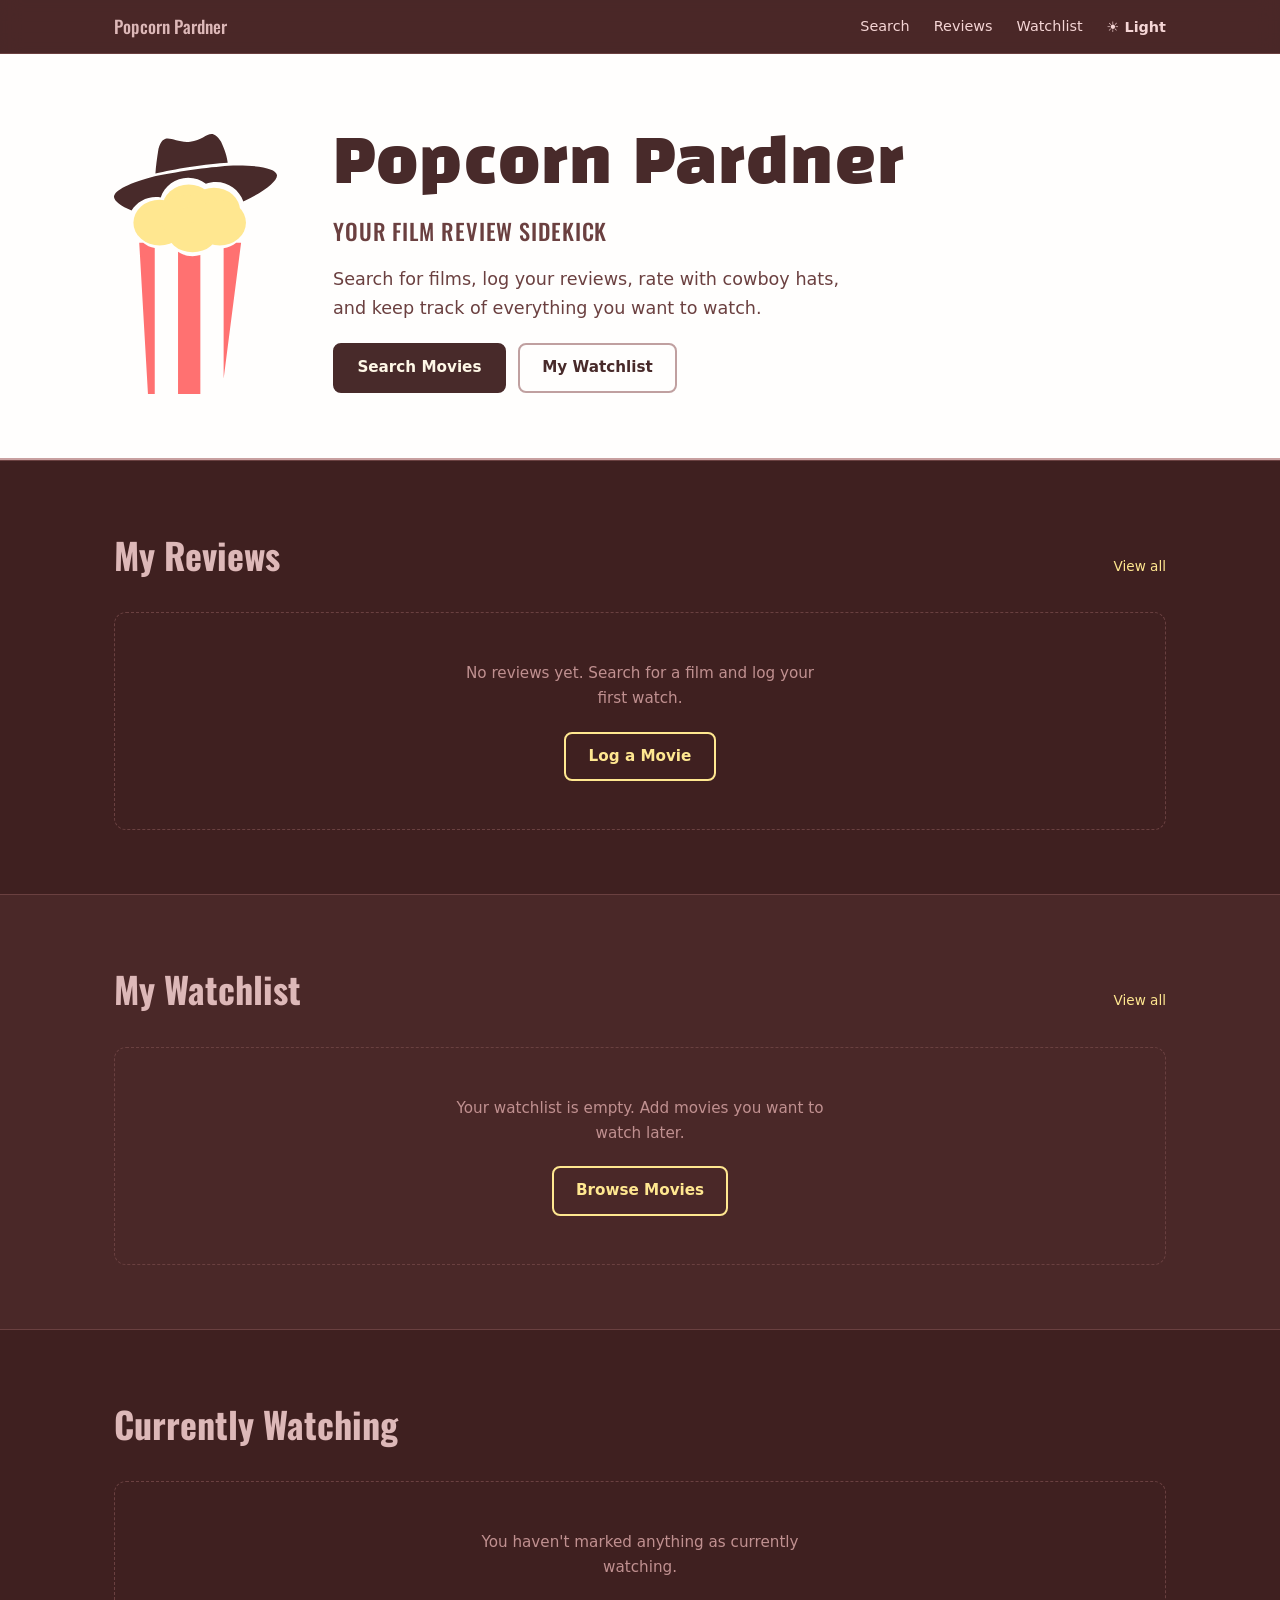
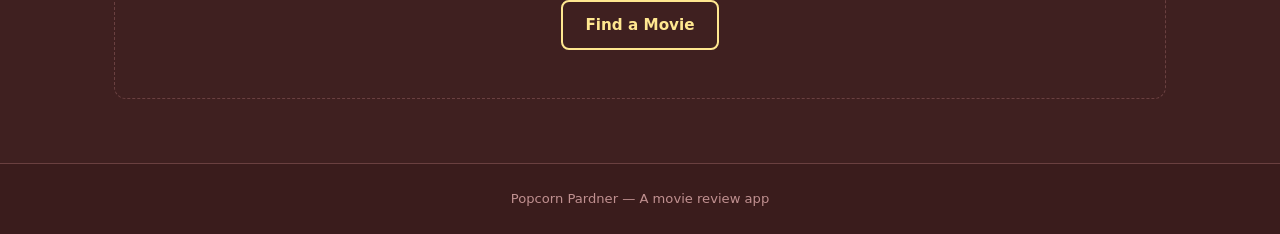
==== commit 0f12278a: "Added custom assets and updated brand colors. Minor layout changes" ====
--- a/index.html
+++ b/index.html
@@ -5,6 +5,10 @@
   <meta charset="UTF-8" />
   <meta name="viewport" content="width=device-width, initial-scale=1.0" />
   <title>Popcorn Pardner</title>
+  <link rel="preconnect" href="https://fonts.googleapis.com">
+  <link rel="preconnect" href="https://fonts.gstatic.com" crossorigin>
+  <link href="https://fonts.googleapis.com/css2?family=Black+Han+Sans&family=Oswald:wght@500&display=swap"
+    rel="stylesheet">
   <link rel="stylesheet" href="style.css" />
   <script src="theme.js"></script>
 </head>
@@ -19,7 +23,8 @@
         <a href="search.html">Search</a>
         <a href="reviews.html">Reviews</a>
         <a href="watchlist.html">Watchlist</a>
-        <button id="theme-toggle" class="theme-toggle-btn" onclick="toggleTheme()" aria-label="Switch to light mode">☀ Light</button>
+        <button id="theme-toggle" class="theme-toggle-btn" onclick="toggleTheme()" aria-label="Switch to light mode">☀
+          Light</button>
       </nav>
     </div>
   </header>
@@ -27,30 +32,22 @@
   <!-- ===== HERO ===== -->
   <section class="hero">
     <div class="container hero-content">
-      <h1>Your Movie Journal Pardner</h1>
-      <p class="hero-sub">
-        Search for films, log your reviews, rate with cowboy hats, and keep
-        track of everything you want to watch.
-      </p>
-      <div class="hero-actions">
-        <a href="search.html" class="btn btn-primary">Search Movies</a>
-        <a href="#watchlist" class="btn btn-ghost">My Watchlist</a>
-      </div>
-    </div>
-  </section>
-
-  <!-- ===== CURRENTLY WATCHING ===== -->
-  <section class="home-section" id="currently-watching">
-    <div class="container">
-      <div class="section-header">
-        <h2 class="section-title">Currently Watching</h2>
-      </div>
-      <div class="empty-state">
-        <p>You haven't marked anything as currently watching.</p>
-        <a href="search.html" class="btn btn-outline">Find a Movie</a>
-      </div>
-    </div>
-  </section>
+      <img src="assets/images/smallIcon.svg" alt="" class="hero-logo" />
+      <div class="hero-text">
+        <p class="hero-brand">Popcorn Pardner</p>
+        <h1>Your Film Review Sidekick</h1>
+        <p class="hero-sub">
+          Search for films, log your reviews, rate with cowboy hats, <br>and keep
+          track of everything you want to watch.
+        </p>
+        <div class="hero-actions">
+          <a href="search.html" class="btn btn-primary">Search Movies</a>
+          <a href="#watchlist" class="btn btn-ghost">My Watchlist</a>
+        </div>
+      </div>
+    </div>
+  </section>
+
 
   <!-- ===== MY REVIEWS ===== -->
   <section class="home-section home-section--alt" id="my-reviews">
@@ -100,17 +97,23 @@
         <div class="form-group">
           <p class="form-label">Your Rating</p>
           <div class="hat-rating" id="log-hat-rating" role="group" aria-label="Rating out of 5 hats">
-            <button type="button" class="hat-btn" data-value="1" aria-label="1 hat">🤠</button>
-            <button type="button" class="hat-btn" data-value="2" aria-label="2 hats">🤠</button>
-            <button type="button" class="hat-btn" data-value="3" aria-label="3 hats">🤠</button>
-            <button type="button" class="hat-btn" data-value="4" aria-label="4 hats">🤠</button>
-            <button type="button" class="hat-btn" data-value="5" aria-label="5 hats">🤠</button>
+            <button type="button" class="hat-btn" data-value="1" aria-label="1 hat"><img
+                src="assets/images/cowboyhatWithBackground.svg" alt="" aria-hidden="true" /></button>
+            <button type="button" class="hat-btn" data-value="2" aria-label="2 hats"><img
+                src="assets/images/cowboyhatWithBackground.svg" alt="" aria-hidden="true" /></button>
+            <button type="button" class="hat-btn" data-value="3" aria-label="3 hats"><img
+                src="assets/images/cowboyhatWithBackground.svg" alt="" aria-hidden="true" /></button>
+            <button type="button" class="hat-btn" data-value="4" aria-label="4 hats"><img
+                src="assets/images/cowboyhatWithBackground.svg" alt="" aria-hidden="true" /></button>
+            <button type="button" class="hat-btn" data-value="5" aria-label="5 hats"><img
+                src="assets/images/cowboyhatWithBackground.svg" alt="" aria-hidden="true" /></button>
           </div>
         </div>
 
         <div class="form-group">
           <label class="form-label" for="log-review-text">Your Review</label>
-          <textarea class="review-textarea" id="log-review-text" placeholder="What did you think of this film, pardner?" rows="4"></textarea>
+          <textarea class="review-textarea" id="log-review-text" placeholder="What did you think of this film, pardner?"
+            rows="4"></textarea>
         </div>
 
         <p class="form-error" id="log-form-error" hidden></p>
@@ -143,17 +146,23 @@
         <div class="form-group">
           <p class="form-label">Your Rating</p>
           <div class="hat-rating" id="edit-hat-rating" role="group" aria-label="Rating out of 5 hats">
-            <button type="button" class="hat-btn" data-value="1" aria-label="1 hat">🤠</button>
-            <button type="button" class="hat-btn" data-value="2" aria-label="2 hats">🤠</button>
-            <button type="button" class="hat-btn" data-value="3" aria-label="3 hats">🤠</button>
-            <button type="button" class="hat-btn" data-value="4" aria-label="4 hats">🤠</button>
-            <button type="button" class="hat-btn" data-value="5" aria-label="5 hats">🤠</button>
+            <button type="button" class="hat-btn" data-value="1" aria-label="1 hat"><img
+                src="assets/images/cowboyhatWithBackground.svg" alt="" aria-hidden="true" /></button>
+            <button type="button" class="hat-btn" data-value="2" aria-label="2 hats"><img
+                src="assets/images/cowboyhatWithBackground.svg" alt="" aria-hidden="true" /></button>
+            <button type="button" class="hat-btn" data-value="3" aria-label="3 hats"><img
+                src="assets/images/cowboyhatWithBackground.svg" alt="" aria-hidden="true" /></button>
+            <button type="button" class="hat-btn" data-value="4" aria-label="4 hats"><img
+                src="assets/images/cowboyhatWithBackground.svg" alt="" aria-hidden="true" /></button>
+            <button type="button" class="hat-btn" data-value="5" aria-label="5 hats"><img
+                src="assets/images/cowboyhatWithBackground.svg" alt="" aria-hidden="true" /></button>
           </div>
         </div>
 
         <div class="form-group">
           <label class="form-label" for="edit-review-text">Your Review</label>
-          <textarea class="review-textarea" id="edit-review-text" placeholder="What did you think of this film, pardner?" rows="4"></textarea>
+          <textarea class="review-textarea" id="edit-review-text"
+            placeholder="What did you think of this film, pardner?" rows="4"></textarea>
         </div>
 
         <p class="form-error" id="edit-form-error" hidden></p>
@@ -170,7 +179,8 @@
   </div>
 
   <!-- ===== FANART PICKER MODAL ===== -->
-  <div class="modal-overlay" id="fanart-modal" hidden role="dialog" aria-modal="true" aria-labelledby="fanart-modal-title">
+  <div class="modal-overlay" id="fanart-modal" hidden role="dialog" aria-modal="true"
+    aria-labelledby="fanart-modal-title">
     <div class="modal fanart-modal">
       <button class="modal-close" id="fanart-modal-close" aria-label="Close">&times;</button>
       <h2 class="streaming-modal-title" id="fanart-modal-title"></h2>
@@ -178,6 +188,19 @@
     </div>
   </div>
 
+  <!-- ===== CURRENTLY WATCHING ===== -->
+  <section class="home-section home-section--alt" id="currently-watching">
+    <div class="container">
+      <div class="section-header">
+        <h2 class="section-title">Currently Watching</h2>
+      </div>
+      <div class="empty-state">
+        <p>You haven't marked anything as currently watching.</p>
+        <a href="search.html" class="btn btn-outline">Find a Movie</a>
+      </div>
+    </div>
+  </section>
+
   <!-- ===== FOOTER ===== -->
   <footer class="site-footer">
     <div class="container footer-inner">
@@ -185,11 +208,12 @@
     </div>
   </footer>
 
-  <script src="config.js"></script>
   <script src="storage.js"></script>
   <script src="fanart.js"></script>
   <script src="omdb.js"></script>
   <script src="script.js"></script>
+
+
 </body>
 
 </html>
--- a/style.css
+++ b/style.css
@@ -1,16 +1,18 @@
 /* =============================================
    POPCORN PARDNER — style.css
-   Color palette:
-     --amber:   #C8860A  (butter popcorn gold)
-     --dark:    #1C0F07  (deep espresso)
-     --brown:   #6B3A1F  (saddle brown)
+   Color palette (logo-aligned):
+     --amber:   #FFE790  (logo yellow)
+     --red:     #FF7171  (logo red)
+     --dark:    #180D0D  (near-black rosy-brown)
      --cream:   #FFF8E7  (parchment)
-     --muted:   #7A6040  (dusty trail)
-     --card-bg: #2C1A0E  (dark wood)
+     --muted:   #A07070  (muted rose)
+     --card-bg: #261212  (dark rose-wood)
 ============================================= */
 
 /* ===== RESET & BASE ===== */
-*, *::before, *::after {
+*,
+*::before,
+*::after {
   box-sizing: border-box;
   margin: 0;
   padding: 0;
@@ -21,22 +23,39 @@
 }
 
 :root {
-  --amber:   #C8860A;
-  --amber-light: #E8A020;
-  --dark:    #1C0F07;
-  --cream:   #FFF8E7;
-  --muted:   #9A7E58;
-  --card-bg: #2C1A0E;
-  --border:  #3D2512;
-  --text-on-dark: #F0D9B0;
+  --amber: #FFE790;
+  --amber-light: #FFF0A8;
+  --red: #FF7171;
+  --dark: #4A2828;
+  --cream: #FFFEFD;
+  --muted: #C09090;
+  --card-bg: #3A1C1C;
+  --border: #6A4040;
+  --text-on-dark: #F5D5D5;
 
   --font-body: system-ui, -apple-system, "Segoe UI", sans-serif;
+  --font-display: 'Oswald', system-ui, sans-serif;
   --radius: 12px;
   --transition: 0.25s ease;
 }
 
 html {
   scroll-behavior: smooth;
+}
+
+h1,
+h2,
+h3 {
+  font-family: var(--font-display);
+  font-weight: 500;
+}
+
+[data-theme="light"] h1,
+[data-theme="light"] h2,
+[data-theme="light"] h3,
+[data-theme="light"] .page-title,
+[data-theme="light"] .section-title {
+  color: #482A2A;
 }
 
 body {
@@ -73,7 +92,7 @@
   font-size: 0.95rem;
   cursor: pointer;
   transition: background-color var(--transition), color var(--transition),
-              border-color var(--transition), transform var(--transition);
+    border-color var(--transition), transform var(--transition);
 }
 
 .btn:hover {
@@ -118,7 +137,7 @@
   position: sticky;
   top: 0;
   z-index: 100;
-  background-color: rgba(28, 15, 7, 0.92);
+  background-color: rgba(74, 40, 40, 0.92);
   backdrop-filter: blur(10px);
   border-bottom: 1px solid var(--border);
 }
@@ -127,14 +146,24 @@
   display: flex;
   align-items: center;
   justify-content: space-between;
-  padding-block: 1rem;
+  padding-block: 0.75rem;
 }
 
 .logo {
-  font-size: 1.25rem;
-  font-weight: 700;
-  color: var(--amber);
-  letter-spacing: -0.01em;
+  display: flex;
+  align-items: center;
+  gap: 0.6rem;
+  font-family: var(--font-display);
+  font-size: 1.1rem;
+  font-weight: 500;
+  color: #DDB8B8;
+  letter-spacing: 0.01em;
+}
+
+.logo-img {
+  height: 34px;
+  width: auto;
+  display: block;
 }
 
 nav {
@@ -150,45 +179,101 @@
 }
 
 nav a:hover {
-  color: var(--amber);
+  color: #FFFEFD;
 }
 
 /* ===== HERO ===== */
 .hero {
-  padding-block: 6rem 5rem;
-  background: radial-gradient(ellipse at 60% 0%, #3D1A08 0%, var(--dark) 65%);
-  border-bottom: 1px solid var(--border);
-  text-align: center;
+  padding-block: 5rem 4rem;
+  background: #fffefd;
+  border-bottom: 2px solid #C8A0A0;
 }
 
 .hero-content {
   display: flex;
+  flex-direction: row;
+  align-items: center;
+  gap: 3.5rem;
+}
+
+.hero-logo {
+  height: min(260px, 38vw);
+  width: auto;
+  flex-shrink: 0;
+}
+
+.hero-text {
+  display: flex;
   flex-direction: column;
-  align-items: center;
+  align-items: flex-start;
   gap: 1.25rem;
 }
 
+.hero-brand {
+  font-family: 'Black Han Sans', system-ui, sans-serif;
+  font-size: clamp(2.4rem, 5vw, 3.75rem);
+  font-weight: 400;
+  line-height: 1;
+  color: #482A2A;
+  letter-spacing: 0.02em;
+}
 
 .hero h1 {
-  font-size: clamp(2.2rem, 6vw, 3.75rem);
-  font-weight: 800;
-  line-height: 1.1;
-  letter-spacing: -0.02em;
-  color: var(--cream);
+  font-size: clamp(1.1rem, 2vw, 1.4rem);
+  font-weight: 500;
+  line-height: 1.3;
+  color: #6B4040;
+  letter-spacing: 0.04em;
+  text-transform: uppercase;
 }
 
 .hero-sub {
-  max-width: 560px;
-  color: var(--text-on-dark);
+  color: #6B4040;
   font-size: 1.1rem;
-  opacity: 0.85;
+}
+
+.hero .btn-primary {
+  background-color: #482A2A;
+  border-color: #482A2A;
+  color: #FFF8E7;
+}
+
+.hero .btn-primary:hover {
+  background-color: #664040;
+  border-color: #664040;
+}
+
+.hero .btn-ghost {
+  color: #482A2A;
+  border-color: #C0A0A0;
+}
+
+.hero .btn-ghost:hover {
+  border-color: #482A2A;
+  color: #482A2A;
 }
 
 .hero-actions {
   display: flex;
   gap: 0.75rem;
   flex-wrap: wrap;
-  justify-content: center;
+}
+
+@media (max-width: 640px) {
+  .hero-content {
+    flex-direction: column;
+    align-items: center;
+    text-align: center;
+  }
+
+  .hero-logo {
+    height: min(180px, 40vw);
+    width: auto;
+  }
+
+  .hero-text {
+    align-items: center;
+  }
 }
 
 
@@ -196,7 +281,7 @@
 .section-title {
   font-size: clamp(1.6rem, 4vw, 2.25rem);
   font-weight: 700;
-  color: var(--cream);
+  color: #DDB8B8;
   text-align: center;
   margin-bottom: 0.5rem;
 }
@@ -209,7 +294,7 @@
 }
 
 .home-section--alt {
-  background-color: #211109;
+  background-color: #3F2020;
 }
 
 .section-header {
@@ -292,9 +377,10 @@
 }
 
 .page-title {
+  font-family: var(--font-display);
   font-size: clamp(1.5rem, 4vw, 2rem);
   font-weight: 700;
-  color: var(--cream);
+  color: #DDB8B8;
   margin-bottom: 1.5rem;
 }
 
@@ -333,26 +419,54 @@
 }
 
 .movie-card {
-  background-color: var(--card-bg);
-  border: 1px solid var(--border);
+  background-color: #FFFEFD;
+  border: 1px solid #FFE790;
   border-radius: var(--radius);
   overflow: hidden;
   display: flex;
   flex-direction: column;
   transition: border-color var(--transition), transform var(--transition),
-              box-shadow var(--transition);
+    box-shadow var(--transition);
 }
 
 .movie-card:hover {
-  border-color: var(--amber);
+  border-color: #664040;
   transform: translateY(-4px);
-  box-shadow: 0 8px 24px rgba(200, 134, 10, 0.12);
+  box-shadow: 0 8px 24px rgba(74, 40, 40, 0.15);
+}
+
+.movie-card .movie-title {
+  color: #482A2A;
+}
+
+.movie-card .movie-overview {
+  color: #7A5050;
+}
+
+.movie-card .review-date {
+  color: #9A7070;
+}
+
+.movie-card .card-actions {
+  border-top-color: #E8CECE;
+}
+
+.movie-card .watchlist-btn,
+.movie-card .watching-btn {
+  color: #9A7070;
+}
+
+.movie-card .watchlist-btn:hover,
+.movie-card .watching-btn:hover,
+.movie-card .watchlist-btn--active,
+.movie-card .watching-btn--active {
+  color: #482A2A;
 }
 
 .movie-poster {
   aspect-ratio: 2 / 3;
   overflow: hidden;
-  background-color: var(--dark);
+  background-color: #F0D8D0;
 }
 
 .movie-poster img {
@@ -548,7 +662,6 @@
 .hat-btn {
   background: none;
   border: none;
-  font-size: 1.6rem;
   cursor: pointer;
   padding: 0.1rem;
   opacity: 0.25;
@@ -556,6 +669,13 @@
   transition: opacity var(--transition), transform var(--transition);
 }
 
+.hat-btn img {
+  height: 1.25rem;
+  width: auto;
+  display: block;
+}
+
+
 .hat-btn.hat-active {
   opacity: 1;
 }
@@ -587,11 +707,14 @@
 .rating-display {
   display: flex;
   gap: 0.1rem;
+  align-items: center;
   margin-bottom: 0.4rem;
 }
 
-.hat {
-  font-size: 0.75rem;
+.hat img {
+  height: 0.7rem;
+  width: auto;
+  display: block;
 }
 
 .hat-empty {
@@ -610,11 +733,11 @@
   display: flex;
   gap: 1.25rem;
   background-color: var(--card-bg);
-  border: 1px solid var(--amber);
+  border: 1px solid var(--red);
   border-radius: var(--radius);
   padding: 1.25rem;
   max-width: 520px;
-  box-shadow: 0 4px 20px rgba(200, 134, 10, 0.1);
+  box-shadow: 0 4px 20px rgba(255, 113, 113, 0.15);
 }
 
 .cw-poster {
@@ -742,26 +865,32 @@
 
 /* ===== LIGHT MODE ===== */
 :root[data-theme="light"] {
-  --dark:        #FDF6E3;
-  --card-bg:     #FFFDF5;
-  --border:      #E2C97E;
-  --cream:       #1C0F07;
-  --muted:       #7A5C30;
-  --text-on-dark: #3D2212;
-  --amber:       #8B5E00;  /* darkened for 5.26:1 contrast on light bg (AA pass) */
-  --amber-light: #7A5200;  /* darkened for 6.42:1 contrast on light bg (AA pass) */
+  --dark:         #FFFEFD;
+  --card-bg:      #FFFEFD;
+  --border:       #DDB8B8;
+  --cream:        #1C0707;
+  --muted:        #7A5050;
+  --text-on-dark: #3D1515;
+  --amber:        #664040;
+  --amber-light:  #7A4A4A;
+  --red:          #CC4040;
 }
 
 [data-theme="light"] .site-header {
-  background-color: rgba(253, 246, 227, 0.92);
+  background-color: rgba(255, 254, 253, 0.92);
 }
 
 [data-theme="light"] .hero {
-  background: radial-gradient(ellipse at 60% 0%, #EDD8A0 0%, #FDF6E3 65%);
+  background: #FFFEFD;
+  border-bottom-color: #DDB8B8;
 }
 
 [data-theme="light"] .home-section--alt {
-  background-color: #F5EDD0;
+  background-color: #F5F0EE;
+}
+
+[data-theme="light"] .movie-card {
+  border-color: #DDB8B8;
 }
 
 /* ===== REVIEW TRIGGER BUTTON ===== */
@@ -927,4 +1056,4 @@
   .results-grid {
     grid-template-columns: repeat(auto-fill, minmax(140px, 1fr));
   }
-}
+}
